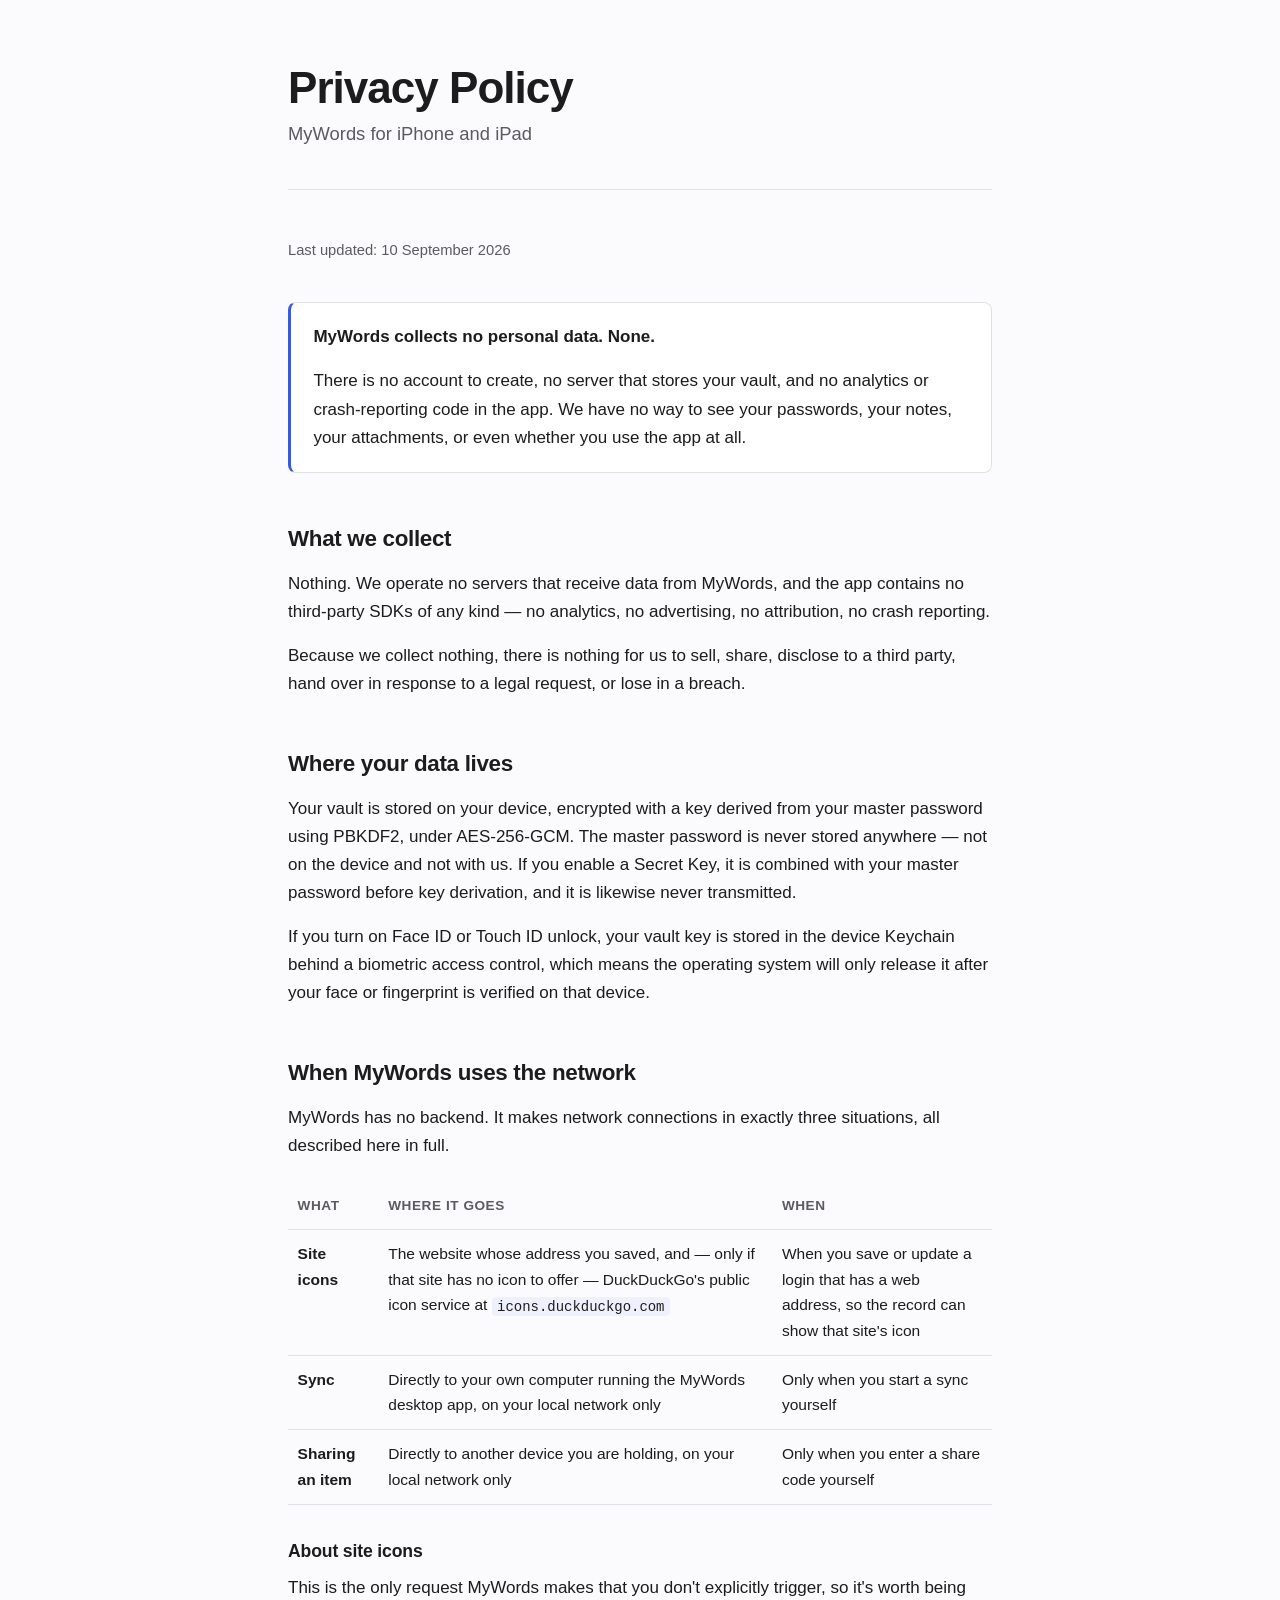
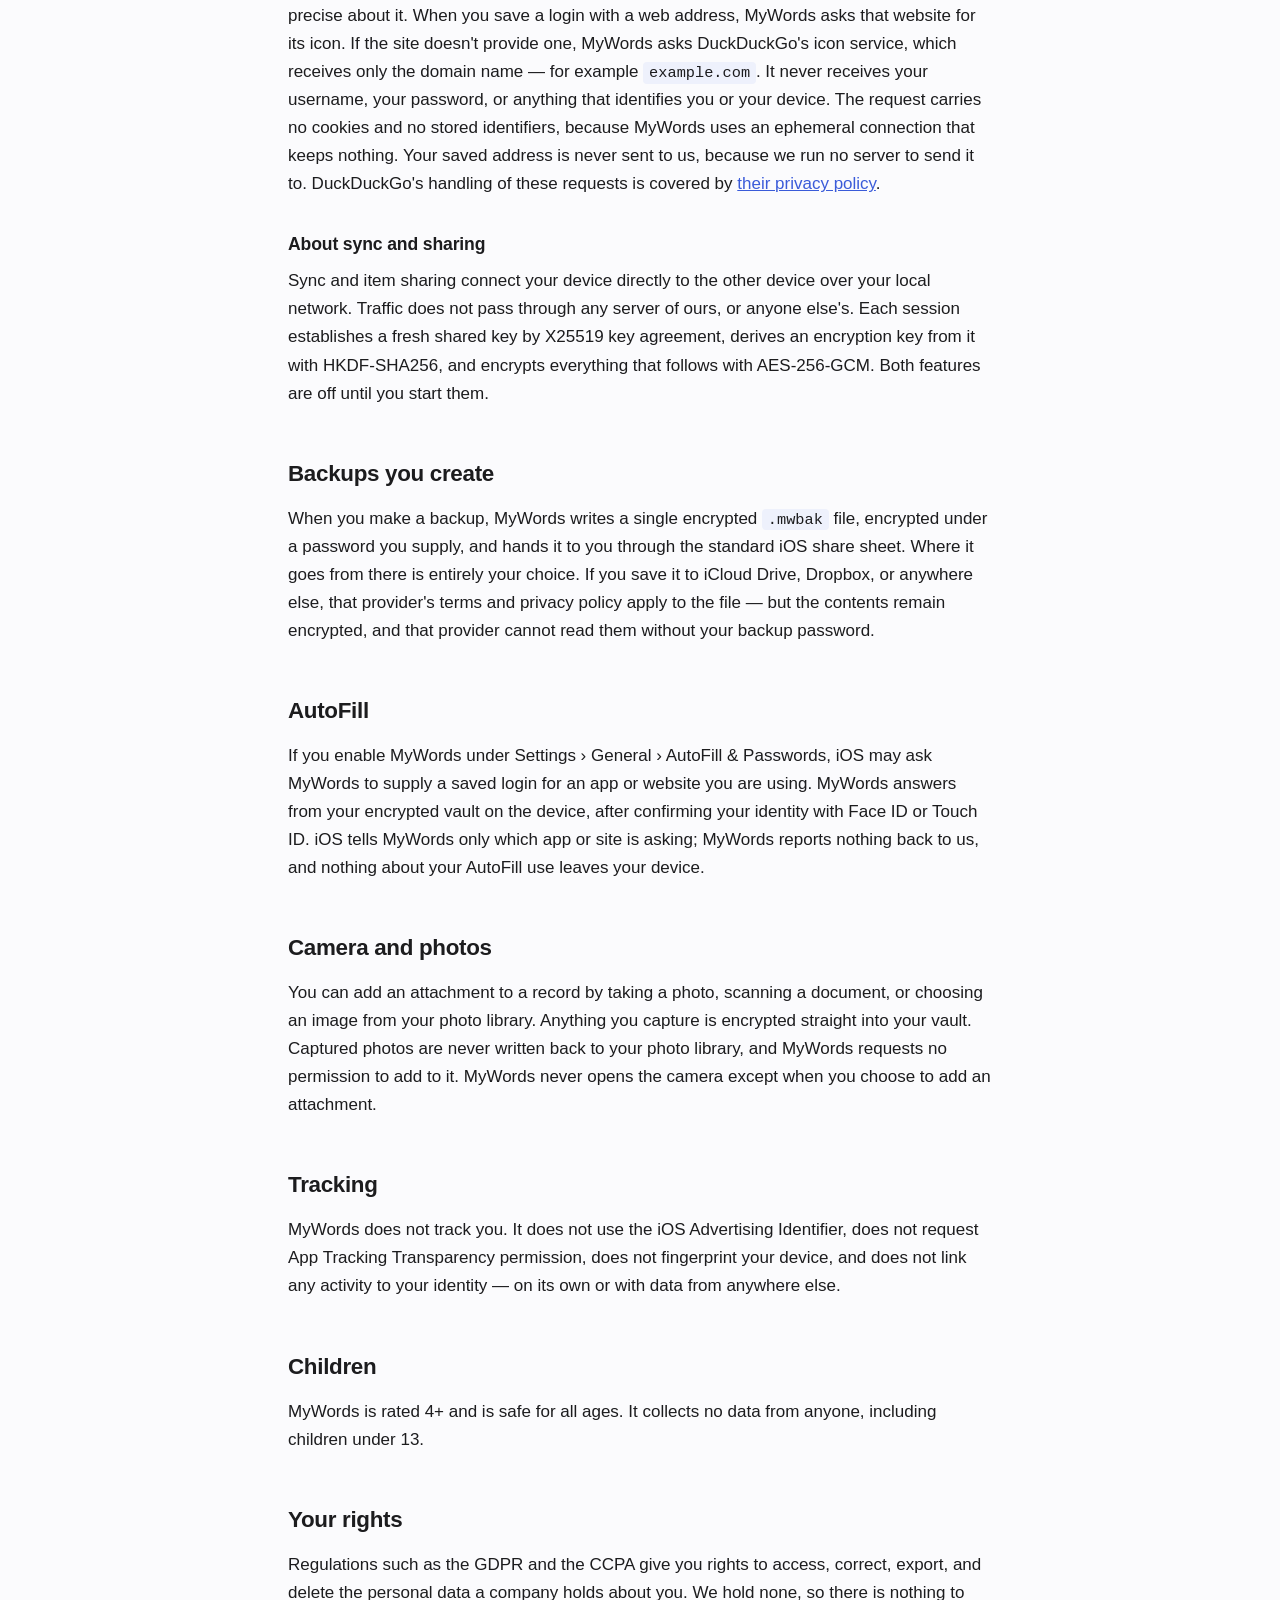
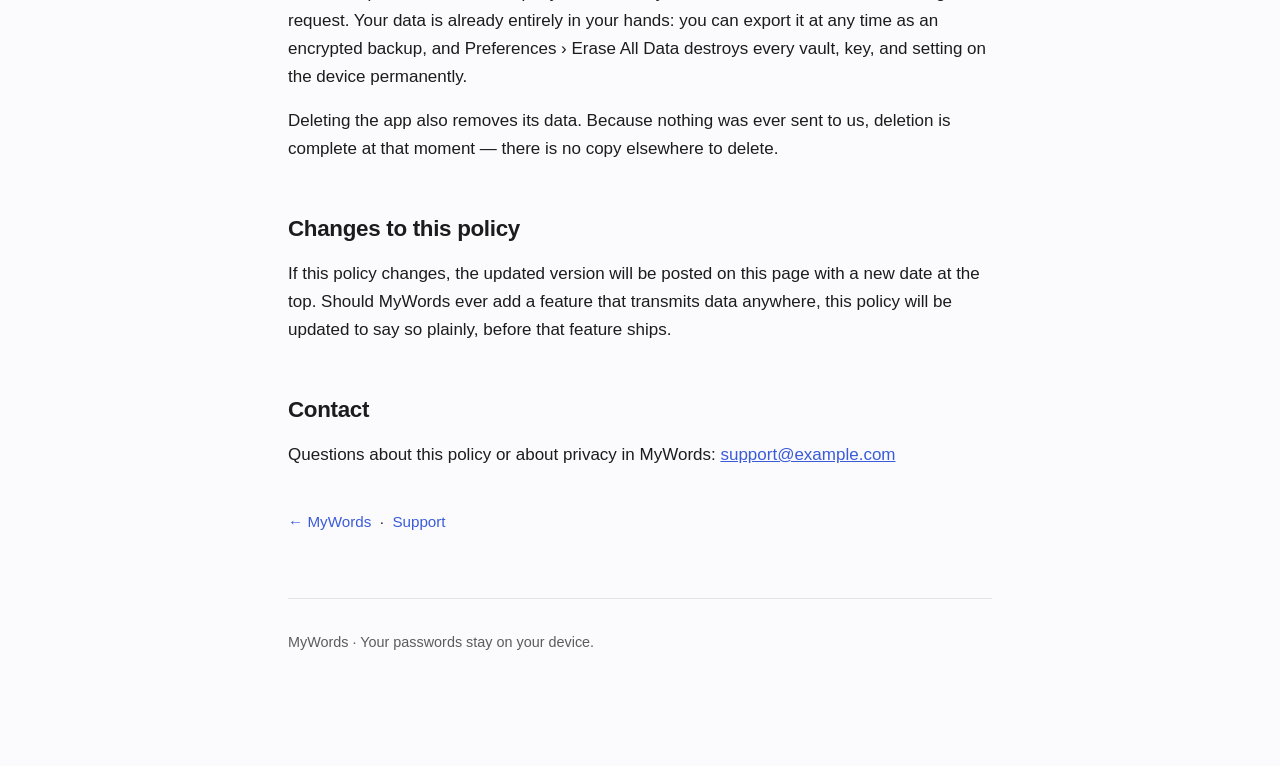
==== privacy.html @ ffef2e86 "MyWords support site: landing, privacy policy, support/FAQ" ====
<!DOCTYPE html>
<html lang="en">
<head>
<meta charset="utf-8">
<meta name="viewport" content="width=device-width, initial-scale=1">
<title>Privacy Policy — MyWords</title>
<meta name="description" content="MyWords collects no data. Your vault is encrypted on your device and never sent to us.">
<link rel="stylesheet" href="style.css">
</head>
<body>
<div class="wrap">

<header class="masthead">
  <h1>Privacy Policy</h1>
  <p class="tagline">MyWords for iPhone and iPad</p>
</header>

<p class="updated">Last updated: 10 September 2026</p>

<div class="callout">
  <p><strong>MyWords collects no personal data. None.</strong></p>
  <p>There is no account to create, no server that stores your vault, and no
  analytics or crash-reporting code in the app. We have no way to see your
  passwords, your notes, your attachments, or even whether you use the app at
  all.</p>
</div>

<h2>What we collect</h2>

<p>Nothing. We operate no servers that receive data from MyWords, and the app
contains no third-party SDKs of any kind — no analytics, no advertising, no
attribution, no crash reporting.</p>

<p>Because we collect nothing, there is nothing for us to sell, share, disclose to
a third party, hand over in response to a legal request, or lose in a breach.</p>

<h2>Where your data lives</h2>

<p>Your vault is stored on your device, encrypted with a key derived from your
master password using PBKDF2, under AES-256-GCM. The master password is never
stored anywhere — not on the device and not with us. If you enable a Secret Key,
it is combined with your master password before key derivation, and it is likewise
never transmitted.</p>

<p>If you turn on Face ID or Touch ID unlock, your vault key is stored in the
device Keychain behind a biometric access control, which means the operating
system will only release it after your face or fingerprint is verified on that
device.</p>

<h2>When MyWords uses the network</h2>

<p>MyWords has no backend. It makes network connections in exactly three
situations, all described here in full.</p>

<table>
  <tr>
    <th>What</th>
    <th>Where it goes</th>
    <th>When</th>
  </tr>
  <tr>
    <td><strong>Site icons</strong></td>
    <td>The website whose address you saved, and — only if that site has no icon
    to offer — DuckDuckGo's public icon service at
    <code>icons.duckduckgo.com</code></td>
    <td>When you save or update a login that has a web address, so the record can
    show that site's icon</td>
  </tr>
  <tr>
    <td><strong>Sync</strong></td>
    <td>Directly to your own computer running the MyWords desktop app, on your
    local network only</td>
    <td>Only when you start a sync yourself</td>
  </tr>
  <tr>
    <td><strong>Sharing an item</strong></td>
    <td>Directly to another device you are holding, on your local network only</td>
    <td>Only when you enter a share code yourself</td>
  </tr>
</table>

<h3>About site icons</h3>

<p>This is the only request MyWords makes that you don't explicitly trigger, so
it's worth being precise about it. When you save a login with a web address,
MyWords asks that website for its icon. If the site doesn't provide one, MyWords
asks DuckDuckGo's icon service, which receives only the domain name — for example
<code>example.com</code>. It never receives your username, your password, or
anything that identifies you or your device. The request carries no cookies and no
stored identifiers, because MyWords uses an ephemeral connection that keeps
nothing. Your saved address is never sent to us, because we run no server to send
it to. DuckDuckGo's handling of these requests is covered by
<a href="https://duckduckgo.com/privacy">their privacy policy</a>.</p>

<h3>About sync and sharing</h3>

<p>Sync and item sharing connect your device directly to the other device over
your local network. Traffic does not pass through any server of ours, or anyone
else's. Each session establishes a fresh shared key by X25519 key agreement,
derives an encryption key from it with HKDF-SHA256, and encrypts everything that
follows with AES-256-GCM. Both features are off until you start them.</p>

<h2>Backups you create</h2>

<p>When you make a backup, MyWords writes a single encrypted <code>.mwbak</code>
file, encrypted under a password you supply, and hands it to you through the
standard iOS share sheet. Where it goes from there is entirely your choice. If you
save it to iCloud Drive, Dropbox, or anywhere else, that provider's terms and
privacy policy apply to the file — but the contents remain encrypted, and that
provider cannot read them without your backup password.</p>

<h2>AutoFill</h2>

<p>If you enable MyWords under Settings › General › AutoFill &amp; Passwords, iOS
may ask MyWords to supply a saved login for an app or website you are using.
MyWords answers from your encrypted vault on the device, after confirming your
identity with Face ID or Touch ID. iOS tells MyWords only which app or site is
asking; MyWords reports nothing back to us, and nothing about your AutoFill use
leaves your device.</p>

<h2>Camera and photos</h2>

<p>You can add an attachment to a record by taking a photo, scanning a document,
or choosing an image from your photo library. Anything you capture is encrypted
straight into your vault. Captured photos are never written back to your photo
library, and MyWords requests no permission to add to it. MyWords never opens the
camera except when you choose to add an attachment.</p>

<h2>Tracking</h2>

<p>MyWords does not track you. It does not use the iOS Advertising Identifier, does
not request App Tracking Transparency permission, does not fingerprint your device,
and does not link any activity to your identity — on its own or with data from
anywhere else.</p>

<h2>Children</h2>

<p>MyWords is rated 4+ and is safe for all ages. It collects no data from anyone,
including children under 13.</p>

<h2>Your rights</h2>

<p>Regulations such as the GDPR and the CCPA give you rights to access, correct,
export, and delete the personal data a company holds about you. We hold none, so
there is nothing to request. Your data is already entirely in your hands: you can
export it at any time as an encrypted backup, and Preferences › Erase All Data
destroys every vault, key, and setting on the device permanently.</p>

<p>Deleting the app also removes its data. Because nothing was ever sent to us,
deletion is complete at that moment — there is no copy elsewhere to delete.</p>

<h2>Changes to this policy</h2>

<p>If this policy changes, the updated version will be posted on this page with a
new date at the top. Should MyWords ever add a feature that transmits data
anywhere, this policy will be updated to say so plainly, before that feature
ships.</p>

<h2>Contact</h2>

<p>Questions about this policy or about privacy in MyWords:
<a href="mailto:support@example.com">support@example.com</a></p>

<nav class="crumbs">
  <a href="index.html">&larr; MyWords</a> &nbsp;·&nbsp;
  <a href="support.html">Support</a>
</nav>

<footer>
  <p>MyWords &middot; Your passwords stay on your device.</p>
</footer>

</div>
</body>
</html>
---- style.css ----
/* MyWords support site — one stylesheet, no build step, no external requests.
   Deliberately self-contained: the privacy policy of a password manager should
   not itself load a font or a stylesheet from a third-party CDN. */

:root {
  --ink: #1c1c1e;
  --ink-soft: #5b5b60;
  --rule: #e2e2e6;
  --bg: #fbfbfd;
  --card: #ffffff;
  --accent: #3a5bd9;
  --accent-soft: #eef1fc;
}

@media (prefers-color-scheme: dark) {
  :root {
    --ink: #f2f2f7;
    --ink-soft: #a0a0a8;
    --rule: #33333a;
    --bg: #131316;
    --card: #1c1c20;
    --accent: #8ea4ff;
    --accent-soft: #202436;
  }
}

* { box-sizing: border-box; }

html { -webkit-text-size-adjust: 100%; }

body {
  margin: 0;
  padding: 0 1.5rem 6rem;
  background: var(--bg);
  color: var(--ink);
  font: 17px/1.65 -apple-system, BlinkMacSystemFont, "Segoe UI", Roboto,
        "Helvetica Neue", Arial, sans-serif;
  -webkit-font-smoothing: antialiased;
}

.wrap { max-width: 44rem; margin: 0 auto; }

/* ---- masthead ---- */

header.masthead {
  padding: 4rem 0 2.5rem;
  border-bottom: 1px solid var(--rule);
  margin-bottom: 3rem;
}

.masthead h1 {
  margin: 0 0 0.4rem;
  font-size: clamp(2rem, 6vw, 2.75rem);
  letter-spacing: -0.022em;
  line-height: 1.1;
}

.masthead p.tagline {
  margin: 0;
  color: var(--ink-soft);
  font-size: 1.15rem;
}

nav.crumbs {
  padding: 1.5rem 0 0;
  font-size: 0.95rem;
}

nav.crumbs a { color: var(--accent); text-decoration: none; }
nav.crumbs a:hover { text-decoration: underline; }

/* ---- prose ---- */

h2 {
  margin: 3rem 0 0.75rem;
  font-size: 1.4rem;
  letter-spacing: -0.014em;
}

h3 {
  margin: 2rem 0 0.5rem;
  font-size: 1.1rem;
  letter-spacing: -0.008em;
}

p, li { margin: 0 0 1rem; }

ul, ol { padding-left: 1.4rem; }

li { margin-bottom: 0.5rem; }

a { color: var(--accent); }

strong { font-weight: 600; }

code {
  background: var(--accent-soft);
  padding: 0.12em 0.38em;
  border-radius: 4px;
  font-size: 0.9em;
  font-family: ui-monospace, SFMono-Regular, Menlo, monospace;
}

.updated {
  color: var(--ink-soft);
  font-size: 0.92rem;
  margin-bottom: 2.5rem;
}

/* ---- callout: the one claim that matters most ---- */

.callout {
  background: var(--card);
  border: 1px solid var(--rule);
  border-left: 3px solid var(--accent);
  border-radius: 8px;
  padding: 1.25rem 1.4rem;
  margin: 2rem 0;
}

.callout p:last-child { margin-bottom: 0; }

/* ---- summary table ---- */

table {
  width: 100%;
  border-collapse: collapse;
  margin: 1.5rem 0 2rem;
  font-size: 0.97rem;
}

th, td {
  text-align: left;
  padding: 0.7rem 0.6rem;
  border-bottom: 1px solid var(--rule);
  vertical-align: top;
}

th {
  font-weight: 600;
  color: var(--ink-soft);
  font-size: 0.85rem;
  text-transform: uppercase;
  letter-spacing: 0.04em;
}

/* ---- FAQ ---- */

details {
  border-bottom: 1px solid var(--rule);
  padding: 1rem 0;
}

summary {
  cursor: pointer;
  font-weight: 600;
  list-style: none;
  display: flex;
  justify-content: space-between;
  gap: 1rem;
}

summary::-webkit-details-marker { display: none; }

summary::after {
  content: "+";
  color: var(--accent);
  font-weight: 400;
  font-size: 1.3rem;
  line-height: 1;
  flex-shrink: 0;
}

details[open] summary::after { content: "\2013"; }

details > *:not(summary) { margin-top: 0.85rem; }

details p:last-child { margin-bottom: 0; }

footer {
  margin-top: 4rem;
  padding-top: 2rem;
  border-top: 1px solid var(--rule);
  color: var(--ink-soft);
  font-size: 0.9rem;
}
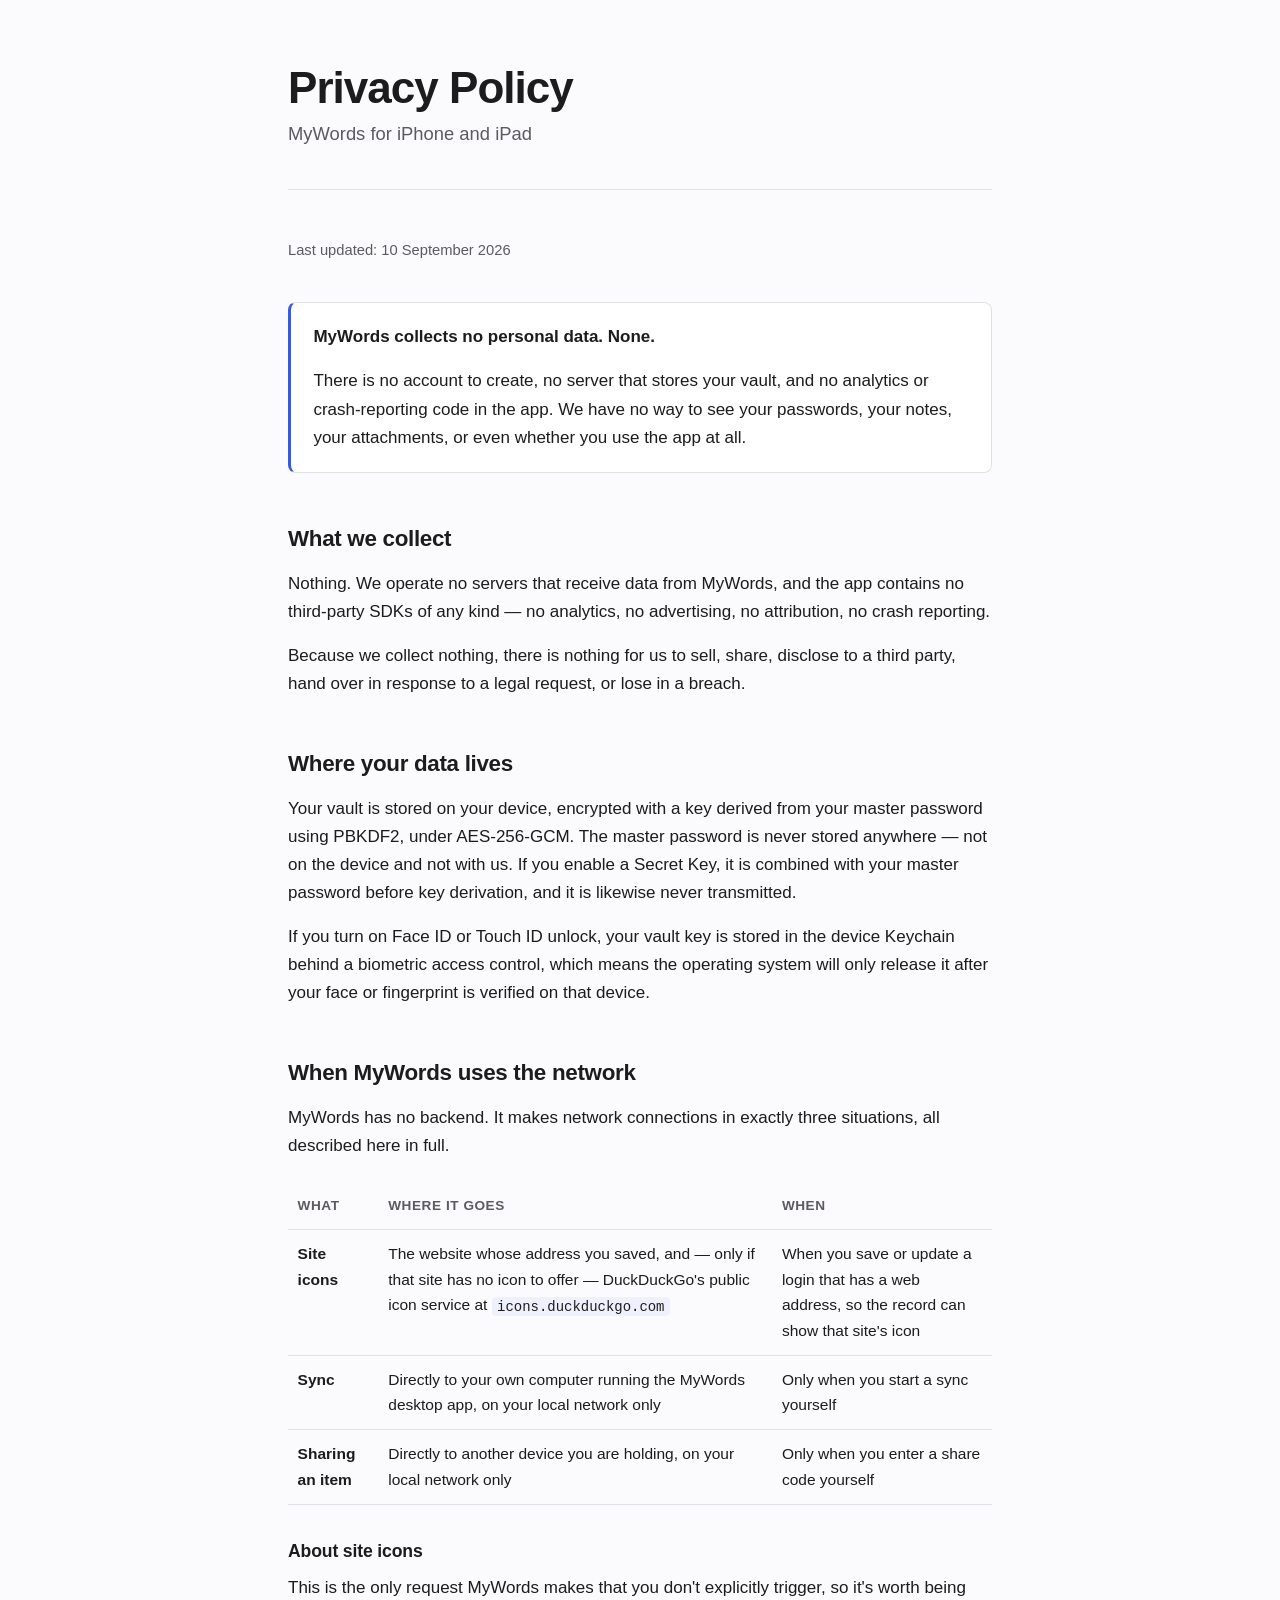
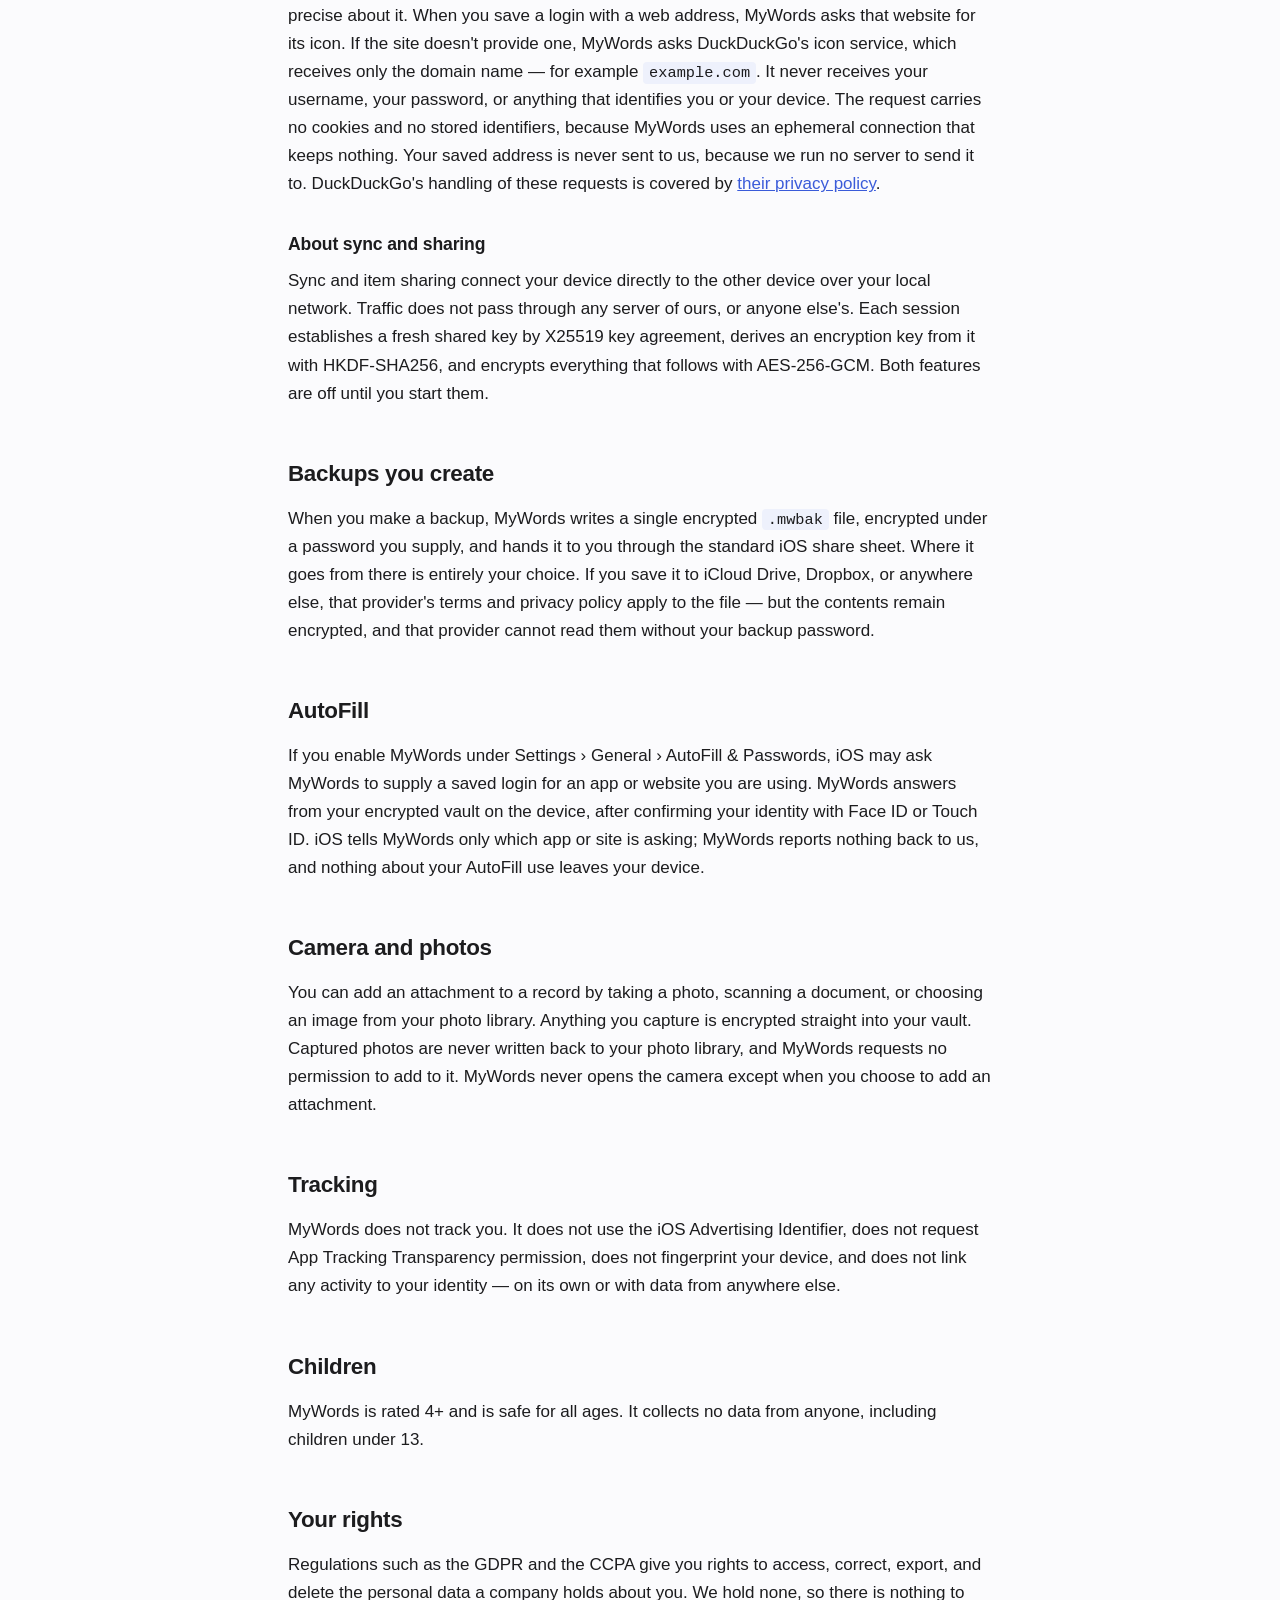
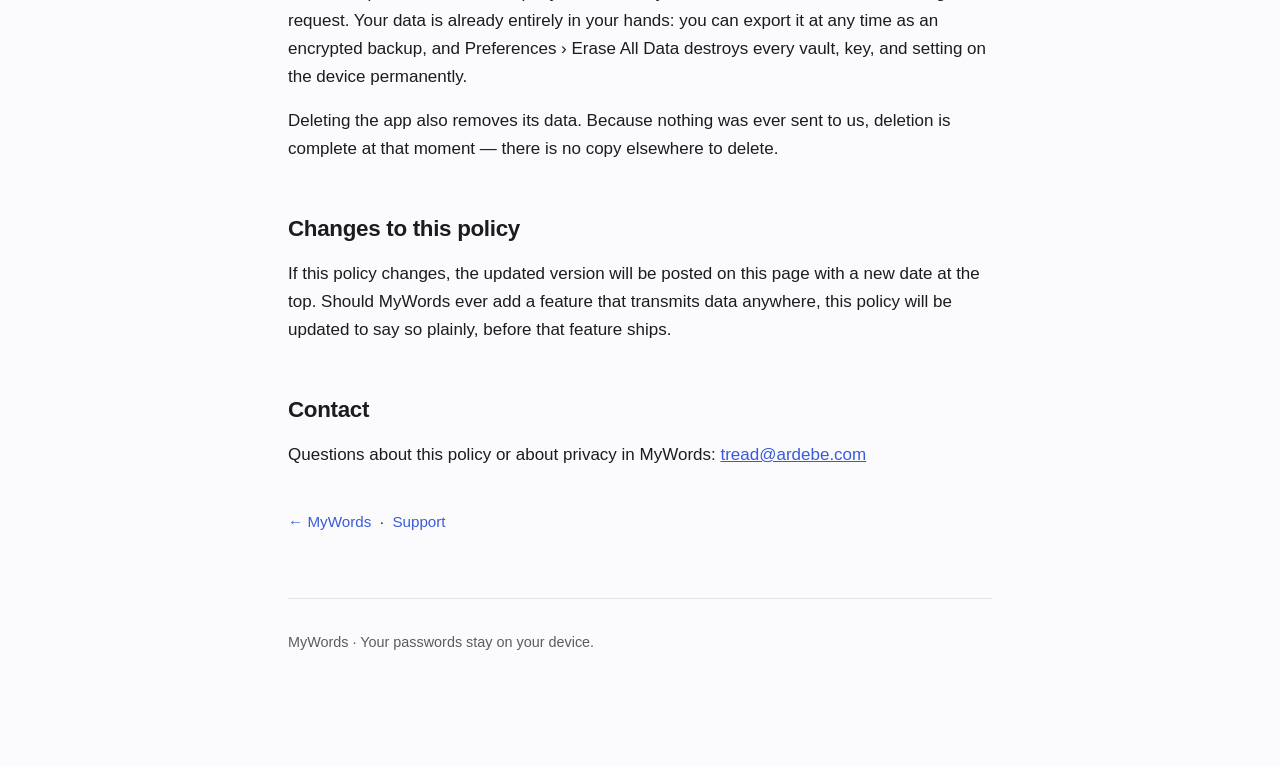
==== commit 63970109: "Update address" ====
--- a/privacy.html
+++ b/privacy.html
@@ -159,7 +159,7 @@
 <h2>Contact</h2>
 
 <p>Questions about this policy or about privacy in MyWords:
-<a href="mailto:support@example.com">support@example.com</a></p>
+<a href="mailto:tread@ardebe.com">tread@ardebe.com</a></p>
 
 <nav class="crumbs">
   <a href="index.html">&larr; MyWords</a> &nbsp;·&nbsp;
